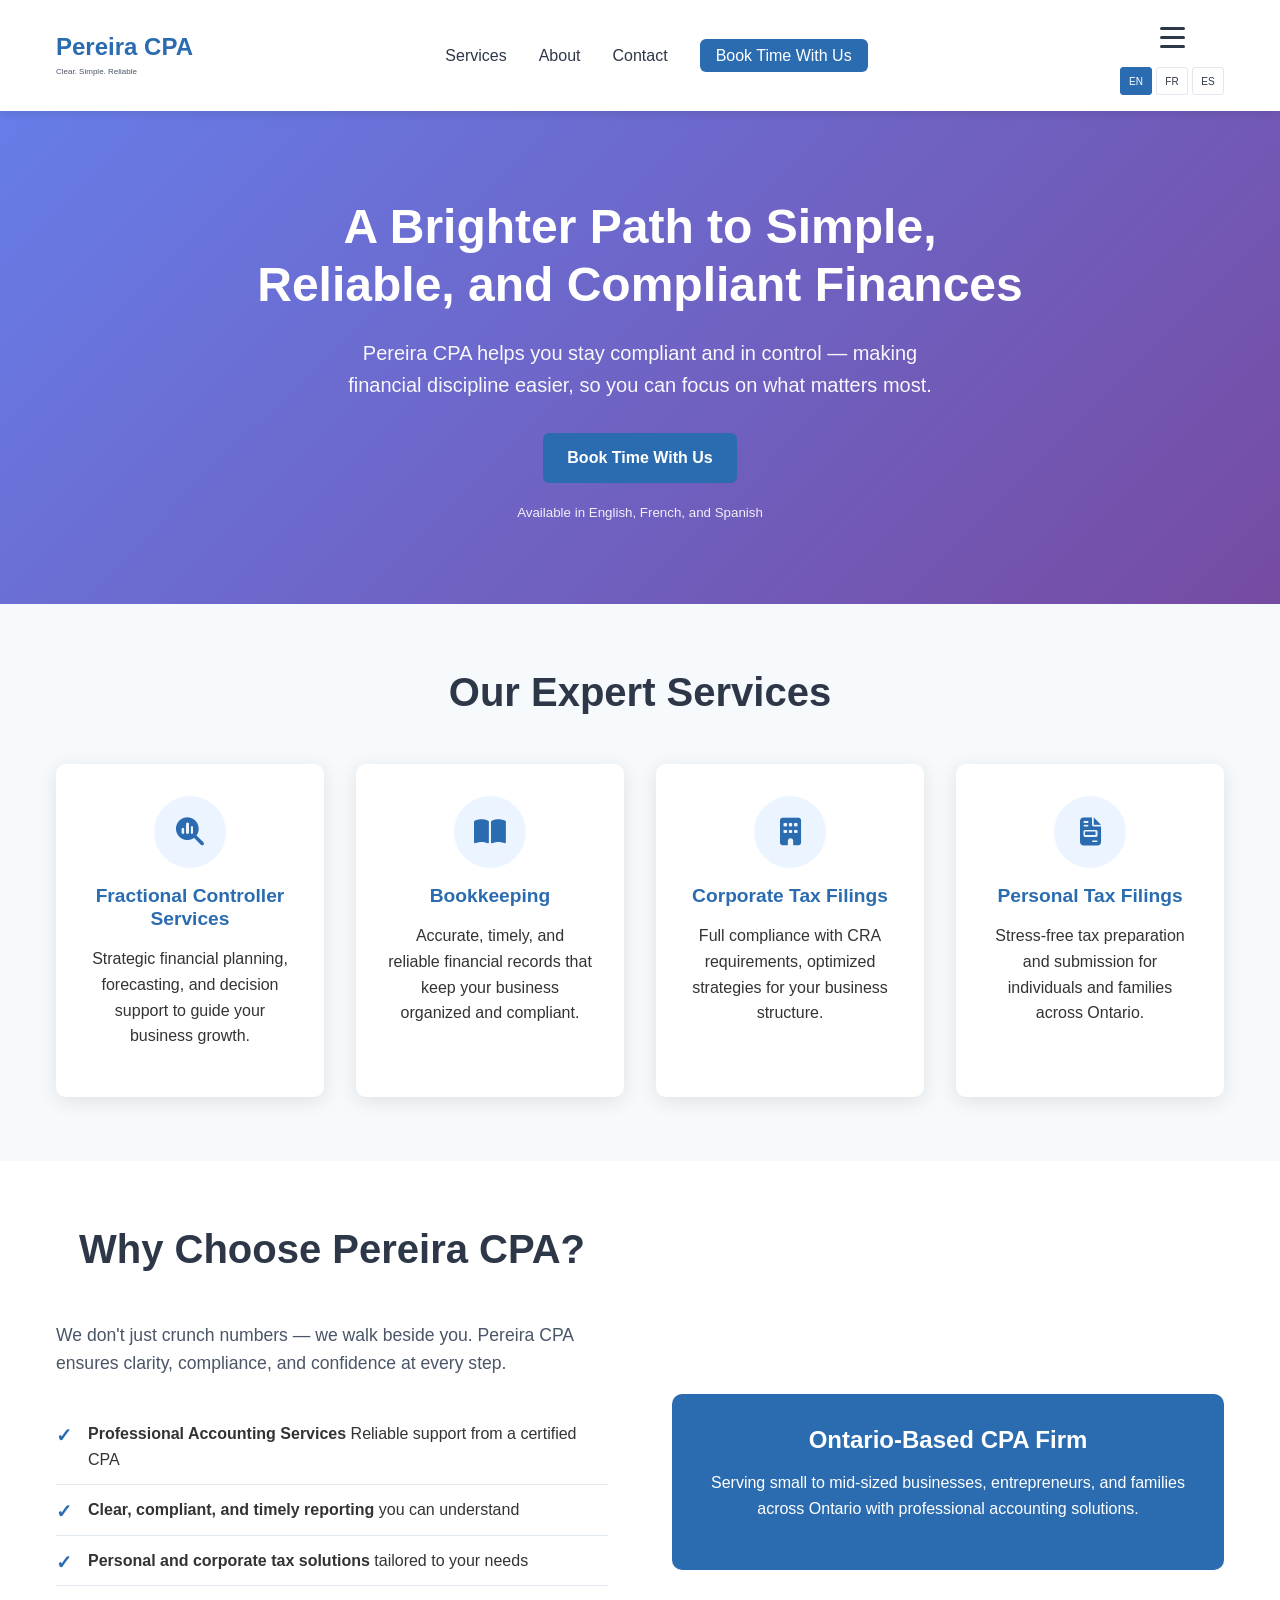
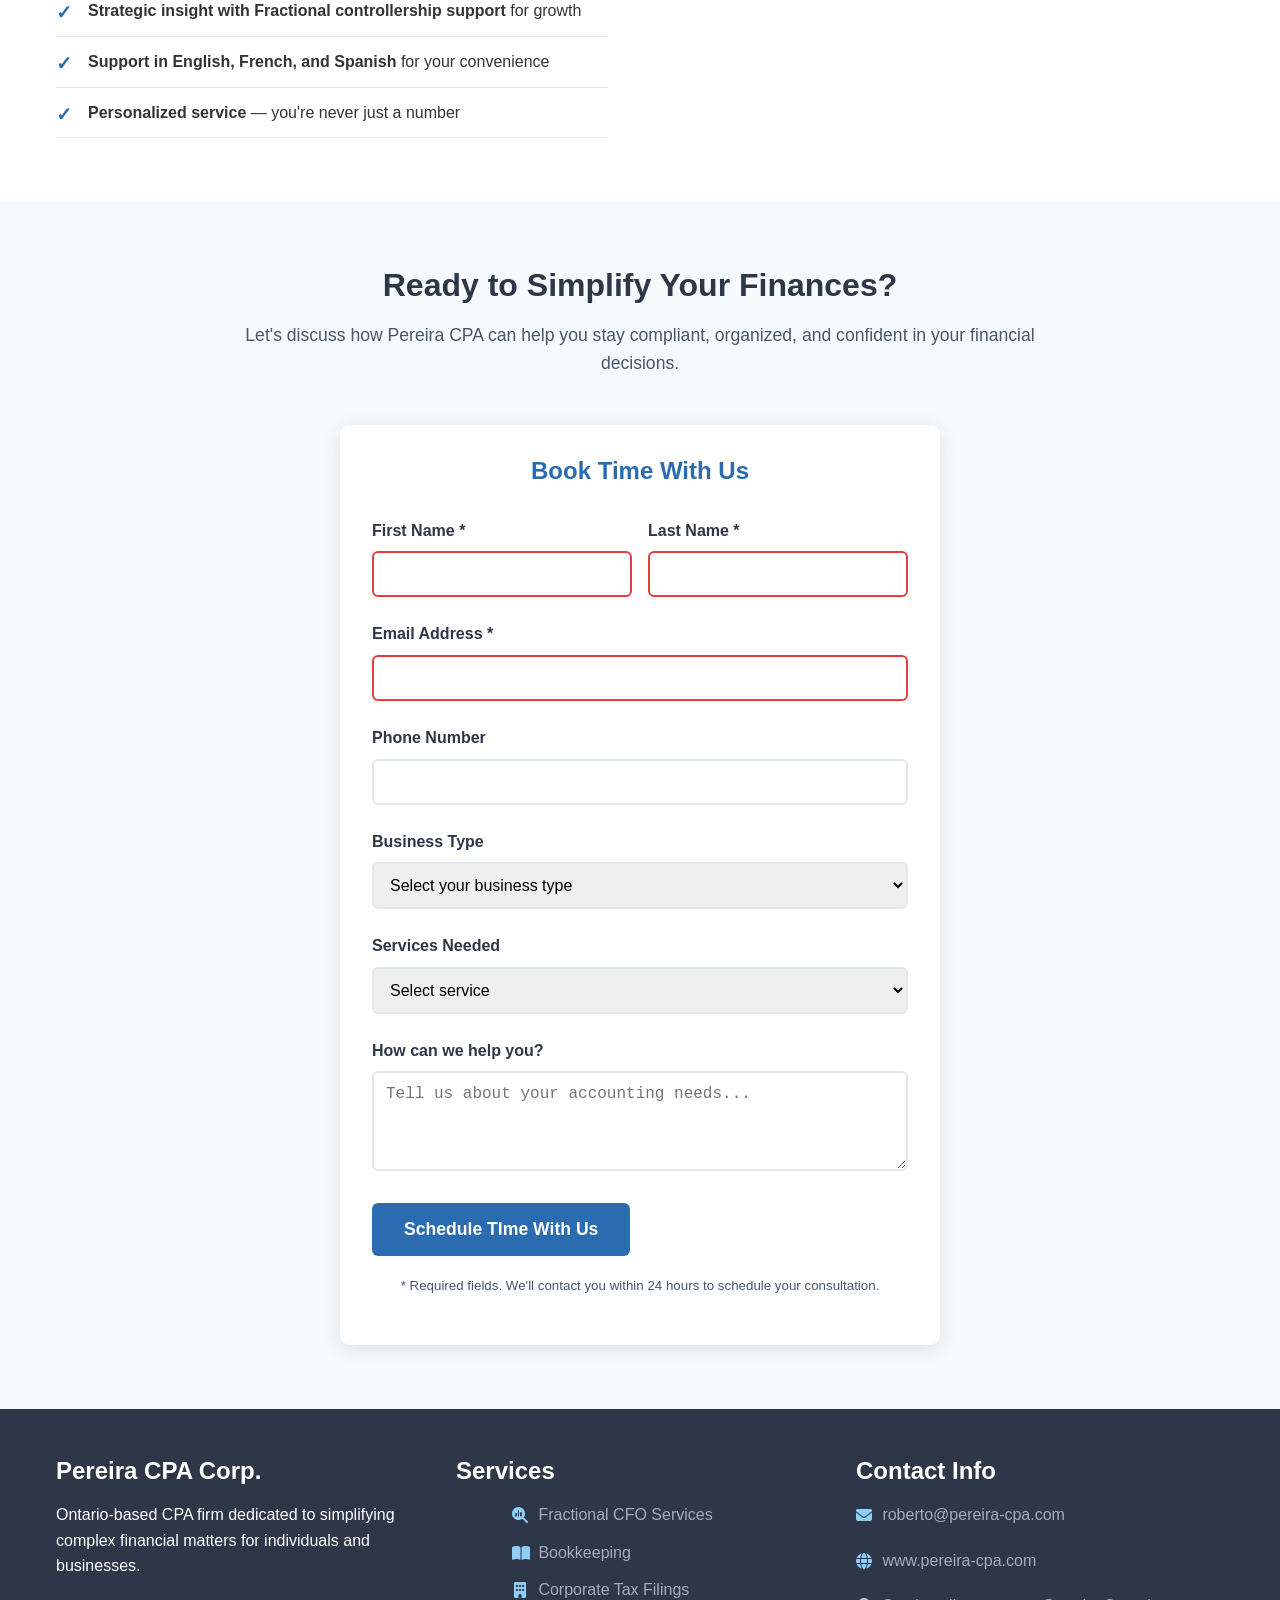
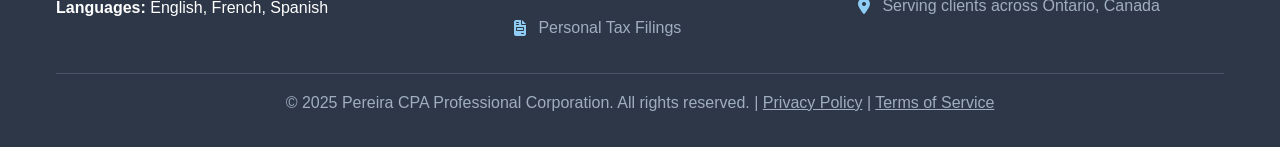
==== v2/index.html @ 164c4e3f "v2- shift Footer Services to the left, 3.5rem" ====
<!DOCTYPE html>
<html lang="en">
<head>
    <meta charset="utf-8">
    <meta name="viewport" content="width=device-width, initial-scale=1.0">
    <title>Pereira CPA - A Brighter Path to Simple, Reliable, and Compliant Finances</title>
    <meta name="description" content="Pereira CPA Corp. is an Ontario-based CPA firm dedicated to simplifying complex financial matters for individuals and businesses. Expert bookkeeping, tax filing, and fractional CFO services.">
    <link rel="stylesheet" href="https://cdnjs.cloudflare.com/ajax/libs/font-awesome/6.5.0/css/all.min.css">
    <link href="css/style.css" rel="stylesheet" type="text/css" />
    <link rel="icon" type="image/png" sizes="32x32" href="img/favicon.png">
</head>
<body>
    <!-- Skip to main content link for screen readers -->
    <a href="#main-content" class="skip-link">Skip to main content</a>
    
    <!-- Header -->
    <header class="header" role="banner">
        <nav class="nav" role="navigation" aria-label="Main navigation">
            <div class="nav-container">
                <div class="logo">
                    <span class="logo-text">Pereira CPA</span>
                    <span class="logo-subtext" data-translate="logo-subtext">Your Financial Partner</span>
                </div>
                <ul class="nav-menu" role="menubar">
                    <li role="none"><a href="#services" role="menuitem" data-translate="nav-services">Services</a></li>
                    <li role="none"><a href="#about" role="menuitem" data-translate="nav-about">About</a></li>
                    <li role="none"><a href="#contact" role="menuitem" data-translate="nav-contact">Contact</a></li>
                    <li role="none"><a href="#consultation" class="nav-cta" role="menuitem" data-translate="nav-consultation">Free Consultation</a></li>
                </ul>
                <div class="nav-right">
                    <button class="nav-toggle" aria-label="Toggle navigation menu" aria-expanded="false">
                        <span class="hamburger"></span>
                        <span class="hamburger"></span>
                        <span class="hamburger"></span>
                    </button>
                    <div class="language-switcher">
                        <button class="lang-btn active" data-lang="en" aria-label="Switch to English">EN</button>
                        <button class="lang-btn" data-lang="fr" aria-label="Passer au français">FR</button>
                        <button class="lang-btn" data-lang="es" aria-label="Cambiar a español">ES</button>
                    </div>
                </div>
            </div>
        </nav>
    </header>

    <!-- Main Content -->
    <main id="main-content" role="main">
        <!-- Hero Section -->
        <section class="hero" aria-labelledby="hero-heading">
            <div class="container">
                <div class="hero-content">
                    <h1 id="hero-heading" class="hero-title" data-translate="hero-title">A Brighter Path to Simple, Reliable, and Compliant Finances</h1>
                    <p class="hero-subtitle" data-translate="hero-subtitle">Pereira CPA helps you stay compliant and in control — making financial discipline easier, so you can focus on what matters most.</p>
                    <div class="hero-cta">
                        <a href="#consultation" class="btn btn-primary" role="button" data-translate="hero-cta">Book Time With Us</a>
                        <p class="hero-languages"><small data-translate="hero-languages">Available in English, French, and Spanish</small></p>
                    </div>
                </div>
            </div>
        </section>

        <!-- Services Section -->
        <section id="services" class="services" aria-labelledby="services-heading">
            <div class="container">
                <h2 id="services-heading" class="section-title" data-translate="services-title">Our Expert Services</h2>
                <div class="service-grid">
                    <article class="service-card">
                        <div class="service-icons" aria-hidden="true">
                          <i class="fa-solid fa-magnifying-glass-chart"></i>
                        </div>
                        <h3 data-translate="service-cfo-title">Fractional CFO Services</h3>
                        <p data-translate="service-cfo-desc">Strategic financial planning, forecasting, and decision support to guide your business growth.</p>
                    </article>
                    <article class="service-card">
                        <div class="service-icons" aria-hidden="true">
                          <i class="fa-solid fa-book-open"></i>
                        </div>
                        <h3 data-translate="service-bookkeeping-title">Bookkeeping</h3>
                        <p data-translate="service-bookkeeping-desc">Accurate, timely, and reliable financial records that keep your business organized and compliant.</p>
                    </article>
                    <article class="service-card">
                        <div class="service-icons" aria-hidden="true">
                          <i class="fa-solid fa-building"></i>
                        </div>
                        <h3 data-translate="service-corporate-title">Corporate Tax Filings</h3>
                        <p data-translate="service-corporate-desc">Full compliance with CRA requirements, optimized strategies for your business structure.</p>
                    </article>
                    <article class="service-card">
                        <div class="service-icons" aria-hidden="true">
                          <i class="fa-solid fa-file-invoice"></i>
                        </div>
                        <h3 data-translate="service-personal-title">Personal Tax Filings</h3>
                        <p data-translate="service-personal-desc">Stress-free tax preparation and submission for individuals and families across Ontario.</p>
                    </article>
                </div>
            </div>
        </section>

        <!-- Benefits Section -->
        <section id="about" class="benefits" aria-labelledby="benefits-heading">
            <div class="container">
                <div class="benefits-content">
                    <div class="benefits-text">
                        <h2 id="benefits-heading" class="section-title" data-translate="benefits-title">Why Choose Pereira CPA?</h2>
                        <p class="benefits-intro" data-translate="benefits-intro">We don't just crunch numbers — we walk beside you. Pereira CPA ensures clarity, compliance, and confidence at every step.</p>
                        <ul class="benefits-list">
                            <li data-translate="benefit-1">
                                <strong>Expert CPA services</strong> from licensed professionals
                            </li>
                            <li data-translate="benefit-2">
                                <strong>Clear, compliant, and timely reporting</strong> you can understand
                            </li>
                            <li data-translate="benefit-3">
                                <strong>Personal and corporate tax solutions</strong> tailored to your needs
                            </li>
                            <li data-translate="benefit-4">
                                <strong>Strategic insight with Fractional CFO support</strong> for growth
                            </li>
                            <li data-translate="benefit-5">
                                <strong>Support in English, French, and Spanish</strong> for your convenience
                            </li>
                            <li data-translate="benefit-6">
                                <strong>Personalized service</strong> — you're never just a number
                            </li>
                        </ul>
                    </div>
                    <div class="benefits-visual">
                        <div class="benefits-card">
                            <h3>Ontario-Based CPA Firm</h3>
                            <p>Serving small to mid-sized businesses, entrepreneurs, and families across Ontario with professional accounting solutions.</p>
                        </div>
                    </div>
                </div>
            </div>
        </section>

        <!-- CTA Section -->
        <section id="consultation" class="cta-section" aria-labelledby="cta-heading">
            <div class="container">
                <div class="cta-content">
                    <h2 id="cta-heading" class="cta-title" data-translate="cta-title">Ready to Simplify Your Finances?</h2>
                    <p class="cta-description" data-translate="cta-description">Let's discuss how Pereira CPA can help you stay compliant, organized, and confident in your financial decisions.</p>
                    <form class="consultation-form" action="#" method="post" aria-labelledby="form-heading">
                        <h3 id="form-heading" class="form-title" data-translate="form-title">Book Time With Us</h3>
                        <div class="form-row">
                            <div class="form-group">
                                <label for="first-name" data-translate="form-first-name">First Name *</label>
                                <input type="text" id="first-name" name="firstName" required aria-required="true">
                            </div>
                            <div class="form-group">
                                <label for="last-name" data-translate="form-last-name">Last Name *</label>
                                <input type="text" id="last-name" name="lastName" required aria-required="true">
                            </div>
                        </div>
                        <div class="form-group">
                            <label for="email" data-translate="form-email">Email Address *</label>
                            <input type="email" id="email" name="email" required aria-required="true">
                        </div>
                        <div class="form-group">
                            <label for="phone" data-translate="form-phone">Phone Number</label>
                            <input type="tel" id="phone" name="phone">
                        </div>
                        <div class="form-group">
                            <label for="business-type" data-translate="form-business-type">Business Type</label>
                            <select id="business-type" name="businessType">
                                <option value="" data-translate="form-select-business">Select your business type</option>
                                <option value="small-business" data-translate="form-small-business">Small Business</option>
                                <option value="entrepreneur" data-translate="form-entrepreneur">Entrepreneur/Self-Employed</option>
                                <option value="individual" data-translate="form-individual">Individual/Family</option>
                                <option value="organization" data-translate="form-organization">Organization</option>
                            </select>
                        </div>
                        <div class="form-group">
                            <label for="services-needed" data-translate="form-services-needed">Services Needed</label>
                            <select id="services-needed" name="servicesNeeded">
                                <option value="" data-translate="form-select-service">Select service</option>
                                <option value="bookkeeping" data-translate="form-service-bookkeeping">Bookkeeping</option>
                                <option value="personal-tax" data-translate="form-service-personal">Personal Tax Filing</option>
                                <option value="corporate-tax" data-translate="form-service-corporate">Corporate Tax Filing</option>
                                <option value="fractional-cfo" data-translate="form-service-cfo">Fractional CFO Services</option>
                                <option value="multiple" data-translate="form-service-multiple">Multiple Services</option>
                            </select>
                        </div>
                        <div class="form-group">
                            <label for="message" data-translate="form-message">How can we help you?</label>
                            <textarea id="message" name="message" rows="4" data-translate-placeholder="form-message-placeholder"></textarea>
                        </div>
                        <button type="submit" class="btn btn-primary btn-large" data-translate="form-submit">Schedule Free Consultation</button>
                        <p class="form-note"><small data-translate="form-note">* Required fields. We'll contact you within 24 hours to schedule your consultation.</small></p>
                    </form>
                </div>
            </div>
        </section>
    </main>

    <!-- Footer -->
    <footer id="contact" class="footer" role="contentinfo">
        <div class="container">
            <div class="footer-content">
                <div class="footer-section">
                    <h3>Pereira CPA Corp.</h3>
                    <p>Ontario-based CPA firm dedicated to simplifying complex financial matters for individuals and businesses.</p>
                    <p><strong>Languages:</strong> English, French, Spanish</p>
                </div>
                <div class="footer-section">
                    <h3>Services</h3>
                    <ul class="contact-list" style="margin-left: 3.5rem;">
                        <li>
                            <i class="fa-solid fa-magnifying-glass-chart" aria-hidden="true"></i>
                            <a href="#services">Fractional CFO Services</a>
                        </li>
                        <li>
                            <i class="fa-solid fa-book-open" aria-hidden="true"></i>
                            <a href="#services">Bookkeeping</a>
                        </li>
                        <li>
                            <i class="fa-solid fa-building" aria-hidden="true"></i>
                            <a href="#services">Corporate Tax Filings</a>
                        </li>
                        <li>
                            <i class="fa-solid fa-file-invoice" aria-hidden="true"></i>
                            <a href="#services">Personal Tax Filings</a>
                        </li>
                    </ul>
                </div>
                <div class="footer-section">
                    <h3>Contact Info</h3>
                    <ul class="contact-list">
                        <li>
                            <i class="fa-solid fa-envelope" aria-hidden="true"></i>
                            <a href="mailto:roberto@pereira-cpa.com">roberto@pereira-cpa.com</a>
                        </li>
                        <li>
                            <i class="fa-solid fa-globe" aria-hidden="true"></i>
                            <a href="http://www.pereira-cpa.com">www.pereira-cpa.com</a>
                        </li>
                        <li>
                            <i class="fa-solid fa-location-dot" aria-hidden="true"></i>
                            <span>Serving clients across Ontario, Canada</span>
                        </li>
                    </ul>
                </div>
            </div>
            <div class="footer-bottom">
                <p>&copy; 2025 Pereira CPA Professional Corporation. All rights reserved. | <a href="#privacy" style="color: #a0aec0;">Privacy Policy</a> | <a href="#terms" style="color: #a0aec0;">Terms of Service</a></p>
            </div>
        </div>
    </footer>
    <script src="translations.js"></script>
    <script src="script.js"></script>
</body>
</html>
---- v2/css/style.css ----
/* Reset and Base Styles */
* {
    margin: 0;
    padding: 0;
    box-sizing: border-box;
}

html {
    height: 100%;
    width: 100%;
    scroll-behavior: smooth;
}

body {
    font-family: -apple-system, BlinkMacSystemFont, 'Segoe UI', Roboto, Oxygen, Ubuntu, Cantarell, sans-serif;
    line-height: 1.6;
    color: #333;
    background-color: #ffffff;
}

/* Skip Link for Screen Readers */
.skip-link {
    position: absolute;
    top: -40px;
    left: 6px;
    background: #000;
    color: #fff;
    padding: 8px;
    text-decoration: none;
    border-radius: 4px;
    z-index: 1000;
}

.skip-link:focus {
    top: 6px;
}

/* Typography */
h1, h2, h3, h4, h5, h6 {
    font-weight: 600;
    line-height: 1.2;
    margin-bottom: 1rem;
}

h1 {
    font-size: 2.5rem;
    color: #1a365d;
}

h2 {
    font-size: 2rem;
    color: #2d3748;
}

h3 {
    font-size: 1.5rem;
    color: #2d3748;
}

p {
    margin-bottom: 1rem;
}

/* Container */
.container {
    max-width: 1200px;
    margin: 0 auto;
    padding: 0 1rem;
}

/* Header */
.header {
    background: #ffffff;
    box-shadow: 0 2px 10px rgba(0, 0, 0, 0.1);
    position: fixed;
    top: 0;
    width: 100%;
    z-index: 1000;
}

.nav-container {
    display: flex;
    justify-content: space-between;
    align-items: center;
    padding: 1rem;
    max-width: 1200px;
    margin: 0 auto;
    gap: 1rem;
}

.nav-right {
    display: flex;
    flex-direction: column;
    align-items: center;
    gap: 0.5rem;
}

.language-switcher {
    display: flex;
    gap: 0.25rem;
    align-items: center;
}

.lang-btn {
    background: transparent;
    border: 1px solid #e2e8f0;
    color: #2d3748;
    padding: 0.25rem 0.5rem;
    border-radius: 3px;
    cursor: pointer;
    font-weight: 500;
    font-size: 0.625rem;
    transition: all 0.3s ease;
    min-height: 28px;
    min-width: 32px;
}

.lang-btn:hover,
.lang-btn:focus {
    border-color: #2b6cb0;
    color: #2b6cb0;
    outline: 2px solid #2b6cb0;
    outline-offset: 2px;
}

.lang-btn.active {
    background: #2b6cb0;
    border-color: #2b6cb0;
    color: white;
}

.logo {
    display: flex !important;
    flex-direction: column !important;
    align-items: flex-start !important;
    gap: 0.25rem;
}

.logo-text {
    font-size: 1.5rem;
    font-weight: 700;
    color: #2b6cb0;
    line-height: 1.2;
    display: block !important;
    width: 100%;
}

.logo-subtext {
    font-size: 0.5rem;
    font-weight: 400;
    color: #4a5568;
    display: block !important;
    width: 100%;
}

.nav-menu {
    display: flex;
    list-style: none;
    gap: 2rem;
    align-items: center;
}

.nav-menu a {
    text-decoration: none;
    color: #2d3748;
    font-weight: 500;
    transition: color 0.3s ease;
}

.nav-menu a:hover,
.nav-menu a:focus {
    color: #2b6cb0;
    outline: 2px solid #2b6cb0;
    outline-offset: 2px;
}

.nav-cta {
    background: #2b6cb0;
    color: white !important;
    padding: 0.5rem 1rem;
    border-radius: 6px;
    transition: background-color 0.3s ease;
}

.nav-cta:hover,
.nav-cta:focus {
    background: #2c5282 !important;
    color: white !important;
}

.nav-toggle {
    display: flex;
    flex-direction: column;
    background: none;
    border: none;
    cursor: pointer;
    padding: 0.5rem;
}

.hamburger {
    width: 25px;
    height: 3px;
    background: #2d3748;
    margin: 3px 0;
    transition: 0.3s;
    border-radius: 2px;
}

/* Buttons */
.btn {
    display: inline-block;
    padding: 0.75rem 1.5rem;
    font-size: 1rem;
    font-weight: 600;
    text-decoration: none;
    border-radius: 6px;
    border: none;
    cursor: pointer;
    transition: all 0.3s ease;
    text-align: center;
    min-height: 44px;
    min-width: 44px;
}

.btn-primary {
    background: #2b6cb0;
    color: white;
}

.btn-primary:hover,
.btn-primary:focus {
    background: #2c5282;
    outline: 2px solid #4299e1;
    outline-offset: 2px;
}

.btn-large {
    padding: 1rem 2rem;
    font-size: 1.1rem;
}

/* Hero Section */
.hero {
    background: linear-gradient(135deg, #667eea 0%, #764ba2 100%);
    color: white;
    padding: 8rem 0 4rem;
    margin-top: 70px;
    text-align: center;
}

.hero-title {
    color: white;
    font-size: 3rem;
    margin-bottom: 1.5rem;
    max-width: 800px;
    margin-left: auto;
    margin-right: auto;
}

.hero-subtitle {
    font-size: 1.25rem;
    margin-bottom: 2rem;
    max-width: 600px;
    margin-left: auto;
    margin-right: auto;
    opacity: 0.95;
}

.hero-cta {
    margin-top: 2rem;
}

.hero-languages {
    margin-top: 1rem;
    opacity: 0.9;
}

/* Services Section */
.services {
    padding: 4rem 0;
    background: #f7fafc;
}

.section-title {
    text-align: center;
    margin-bottom: 3rem;
    font-size: 2.5rem;
}

.services-grid {
    display: grid;
    grid-template-columns: repeat(auto-fit, minmax(280px, 1fr));
    gap: 2rem;
    margin-top: 3rem;
}

.service-card {
    background: white;
    padding: 2rem;
    border-radius: 10px;
    box-shadow: 0 4px 20px rgba(0, 0, 0, 0.1);
    text-align: center;
    transition: transform 0.3s ease, box-shadow 0.3s ease;
}

.service-card h3 {
    font-size: 1.2rem;
}

.service-card:hover,
.service-card:focus-within {
    transform: translateY(-5px);
    box-shadow: 0 8px 30px rgba(0, 0, 0, 0.15);
}

.service-grid {
    display: grid;
    grid-template-columns: repeat(4, 1fr);
    gap: 2rem;
    margin-top: 3rem;
}

.service-icon {
    font-size: 3rem;
    margin-bottom: 1rem;
}

.service-icons {
    width: 72px;
    height: 72px;
    border-radius: 50%;
    background: #ebf4ff;
    display: flex;
    align-items: center;
    justify-content: center;
    margin: 0 auto 1rem;
    font-size: 1.75rem;
    color: #2b6cb0;
}

.service-card h3 {
    color: #2b6cb0;
    margin-bottom: 1rem;
}

/* Benefits Section */
.benefits {
    padding: 4rem 0;
}

.benefits-content {
    display: grid;
    grid-template-columns: 1fr 1fr;
    gap: 4rem;
    align-items: center;
}

.benefits-intro {
    font-size: 1.1rem;
    color: #4a5568;
    margin-bottom: 2rem;
}

.benefits-list {
    list-style: none;
}

.benefits-list li {
    padding: 0.75rem 0;
    border-bottom: 1px solid #e2e8f0;
    position: relative;
    padding-left: 2rem;
}

.benefits-list li::before {
    content: "✓";
    position: absolute;
    left: 0;
    color: #2b6cb0;
    font-weight: bold;
    font-size: 1.2rem;
}

.benefits-card {
    background: #2b6cb0;
    color: white;
    padding: 2rem;
    border-radius: 10px;
    text-align: center;
}

.benefits-card h3 {
    color: white;
    margin-bottom: 1rem;
}

/* CTA Section */
.cta-section {
    background: #f7fafc;
    padding: 4rem 0;
}

.cta-content {
    text-align: center;
    max-width: 800px;
    margin: 0 auto;
}

.cta-title {
    margin-bottom: 1rem;
}

.cta-description {
    font-size: 1.1rem;
    color: #4a5568;
    margin-bottom: 3rem;
}

/* Form Styles */
.consultation-form {
    background: white;
    padding: 2rem;
    border-radius: 10px;
    box-shadow: 0 4px 20px rgba(0, 0, 0, 0.1);
    text-align: left;
    max-width: 600px;
    margin: 0 auto;
}

.form-title {
    text-align: center;
    margin-bottom: 2rem;
    color: #2b6cb0;
}

.form-row {
    display: grid;
    grid-template-columns: 1fr 1fr;
    gap: 1rem;
}

.form-group {
    margin-bottom: 1.5rem;
}

.form-group label {
    display: block;
    margin-bottom: 0.5rem;
    font-weight: 600;
    color: #2d3748;
}

.form-group input,
.form-group select,
.form-group textarea {
    width: 100%;
    padding: 0.75rem;
    border: 2px solid #e2e8f0;
    border-radius: 6px;
    font-size: 1rem;
    transition: border-color 0.3s ease;
    min-height: 44px;
}

.form-group input:focus,
.form-group select:focus,
.form-group textarea:focus {
    outline: none;
    border-color: #2b6cb0;
    box-shadow: 0 0 0 3px rgba(43, 108, 176, 0.1);
}

.form-group input:required:invalid {
    border-color: #e53e3e;
}

.form-note {
    text-align: center;
    margin-top: 1rem;
    color: #4a5568;
}

/* Contact List block */
.contact-list {
    list-style: none;
    padding: 0;
    margin: 0;
    display: flex;
    flex-direction: column;
    gap: 0.75rem;
}

.contact-list li {
    display: flex;
    align-items: center;
    gap: 0.65rem;
}

.contact-list i {
    width: 16px;
    text-align: center;
    color: #90cdf4; /* blue accent #63b3ed*/
    flex-shrink: 0;
}

.contact-list a,
.contact-list span {
    color: #a0aec0; 
    text-decoration: none;
}

.contact-list a:hover {
    color: #ffffff;
}

.footer-section:nth-child(2) .contact-list i {
    color: #90cdf4;
}

.footer-section:nth-child(2) .contact-list li {
    margin-bottom: 0;
}

/* Footer */
.footer {
    background: #2d3748;
    color: white;
    padding: 3rem 0 1rem;
}

.footer-content {
    display: grid;
    grid-template-columns: repeat(auto-fit, minmax(250px, 1fr));
    gap: 2rem;
    margin-bottom: 2rem;
}

.footer-section h3 {
    color: white;
    margin-bottom: 1rem;
}

.footer-section ul {
    list-style: none;
}

.footer-section ul li {
    margin-bottom: 0.5rem;
}

.footer-section a {
    color: #a0aec0;
    text-decoration: none;
    transition: color 0.3s ease;
}

.footer-section a:hover,
.footer-section a:focus {
    color: white;
    outline: 2px solid white;
    outline-offset: 2px;
}

.footer-bottom {
    border-top: 1px solid #4a5568;
    padding-top: 1rem;
    text-align: center;
    color: #a0aec0;
}

/* Responsive Design */
@media (max-width: 1028px) {
    .service-grid {
        grid-template-columns: repeat(2, 1fr);
    }
    .service-card h3 {
        font-size: 1.4rem;
    }
}

@media (max-width: 768px) {
    .nav-container {
        flex-wrap: wrap;
    }

    .nav-menu {
        display: none;
        position: absolute;
        top: 100%;
        left: 0;
        width: 100%;
        background: white;
        flex-direction: column;
        padding: 1rem;
        box-shadow: 0 2px 10px rgba(0, 0, 0, 0.1);
        gap: 1rem;
        order: 3;
    }

    .nav-menu.active {
        display: flex;
    }

    .nav-toggle {
        display: flex;
    }

    .language-switcher {
        order: 2;
        gap: 0.25rem;
    }

    .lang-btn {
        padding: 0.375rem 0.5rem;
        font-size: 0.75rem;
        min-width: 36px;
        min-height: 36px;
    }

    .hero {
        padding: 6rem 0 3rem;
    }

    .hero-title {
        font-size: 2rem;
    }

    .hero-subtitle {
        font-size: 1.1rem;
    }

    .section-title {
        font-size: 2rem;
    }

    .benefits-content {
        grid-template-columns: 1fr;
        gap: 2rem;
    }

    .form-row {
        grid-template-columns: 1fr;
    }

    .services-grid {
        grid-template-columns: 1fr;
    }

    .service-grid {
        grid-template-columns: 1fr;
    }
}

@media (max-width: 480px) {
    .container {
        padding: 0 0.5rem;
    }

    .hero-title {
        font-size: 1.75rem;
    }

    .consultation-form {
        padding: 1.5rem;
    }

    .services {
        padding: 3rem 0;
    }

    .benefits {
        padding: 3rem 0;
    }

    .cta-section {
        padding: 3rem 0;
    }
    .service-grid {
        grid-template-columns: 1fr;
    }
}

/* High Contrast Mode Support */
@media (prefers-contrast: high) {
    .btn-primary {
        border: 2px solid #000;
    }
    
    .service-card {
        border: 1px solid #000;
    }
    
    .form-group input,
    .form-group select,
    .form-group textarea {
        border: 2px solid #000;
    }
}

/* Reduced Motion Support */
@media (prefers-reduced-motion: reduce) {
    * {
        animation-duration: 0.01ms !important;
        animation-iteration-count: 1 !important;
        transition-duration: 0.01ms !important;
        scroll-behavior: auto !important;
    }
}

/* Focus Visible Support */
.btn:focus-visible,
.nav-menu a:focus-visible,
input:focus-visible,
select:focus-visible,
textarea:focus-visible {
    outline: 2px solid #2b6cb0;
    outline-offset: 2px;
}
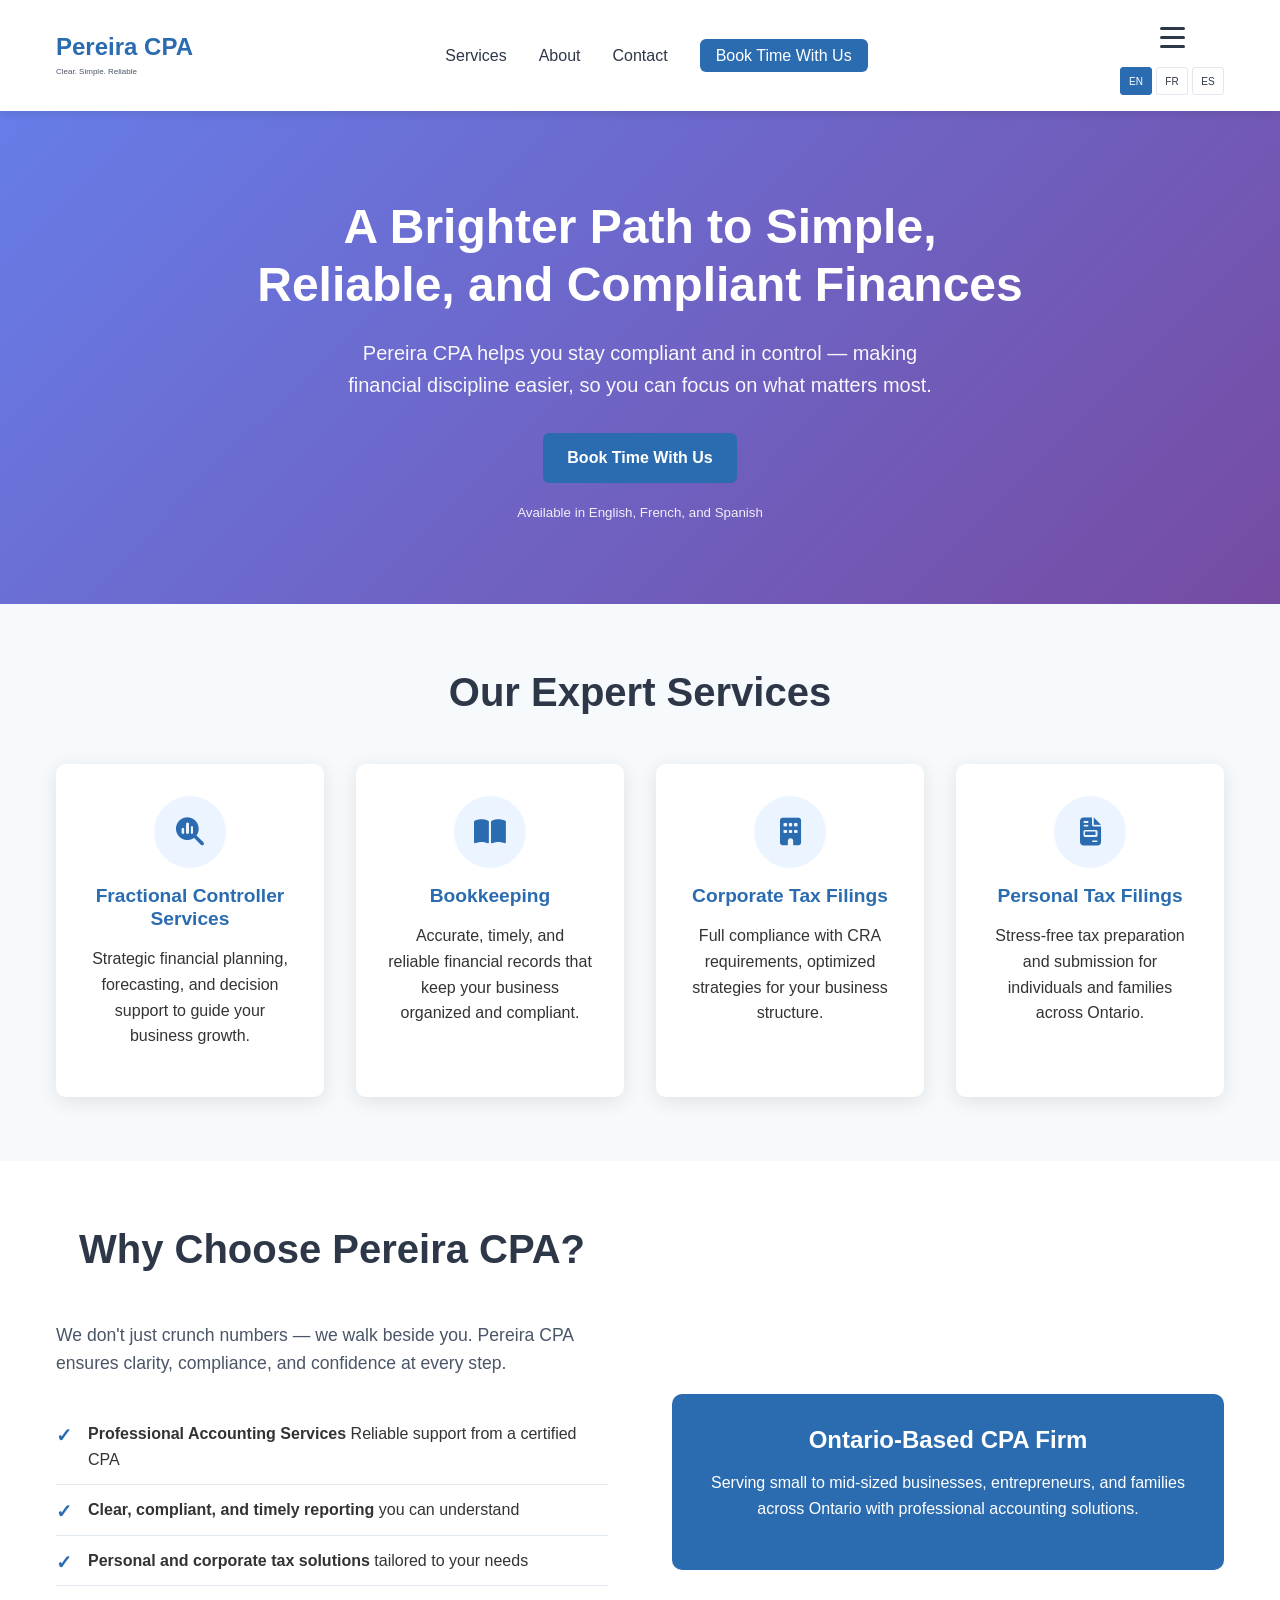
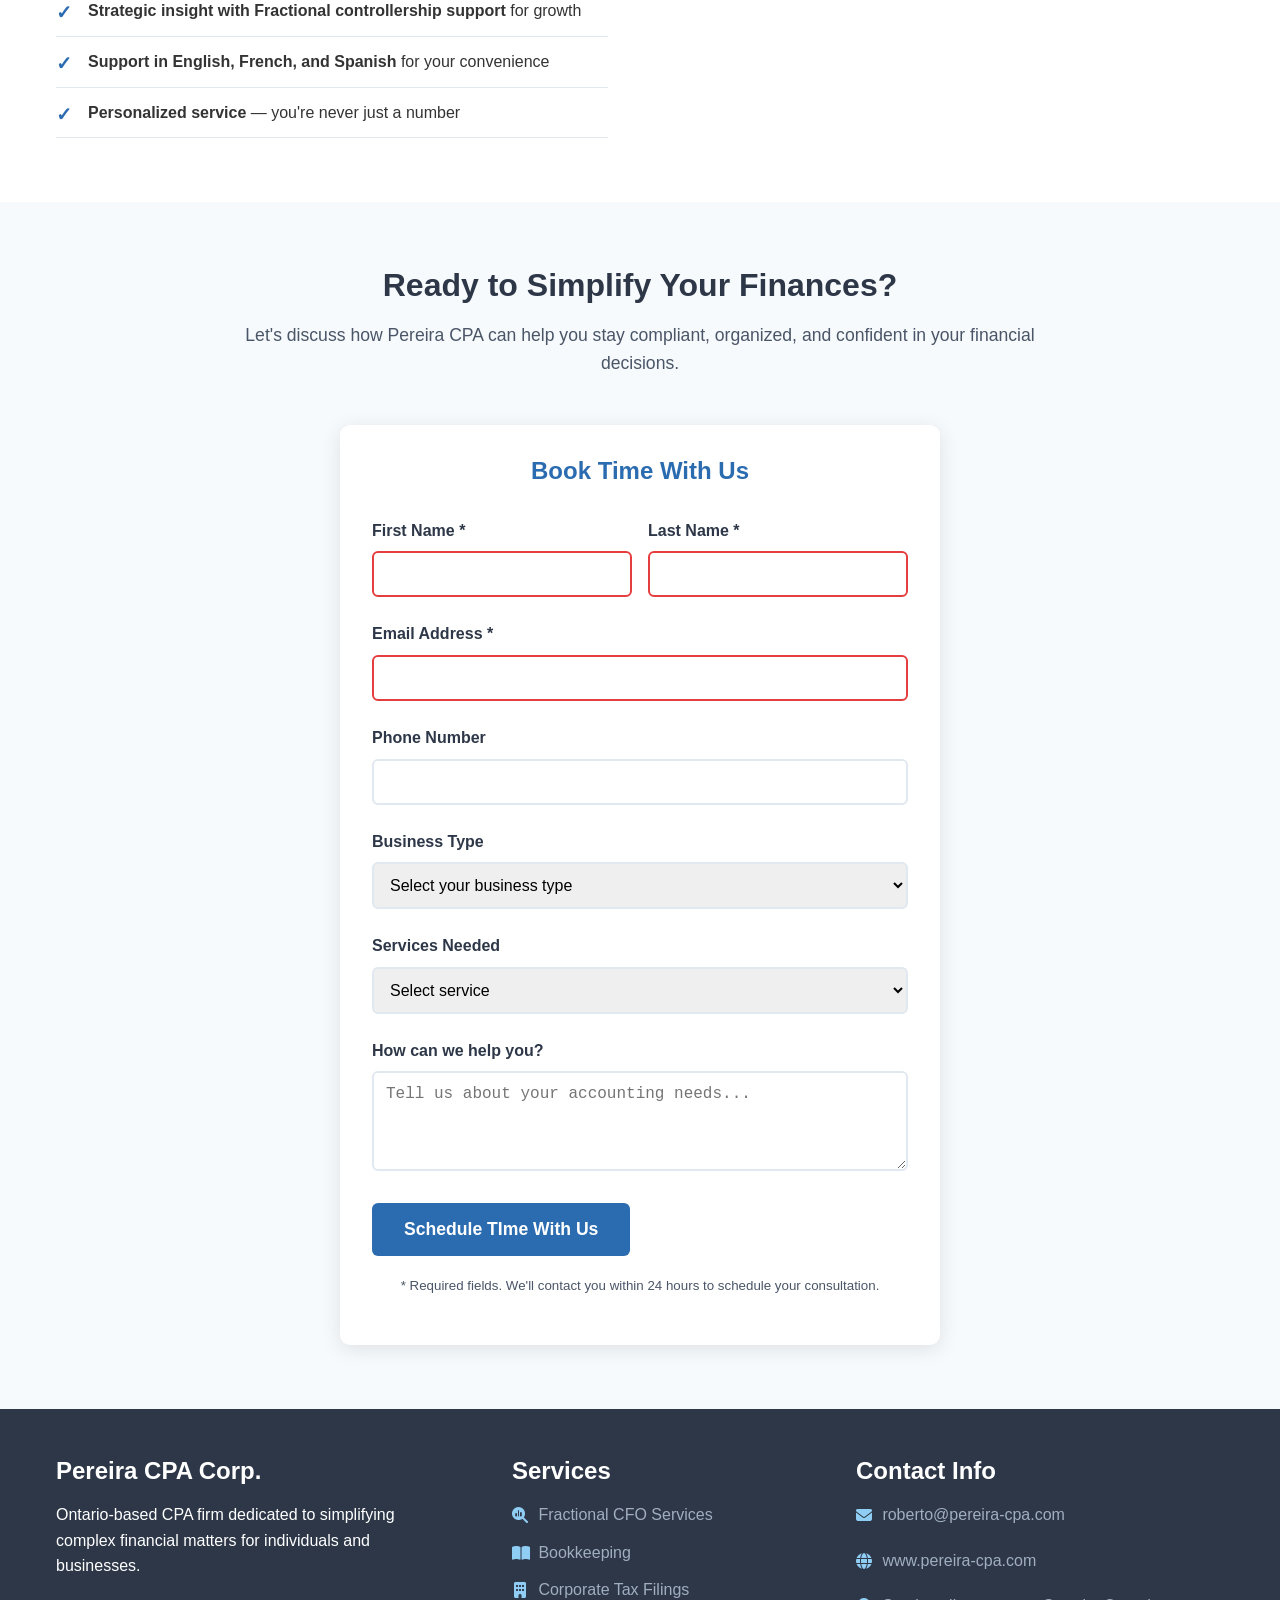
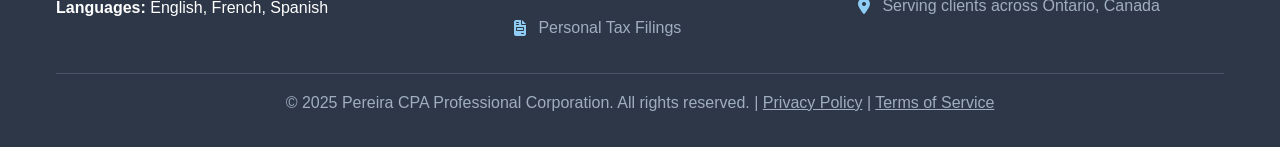
==== commit 9aaf810e: "v2 style fix" ====
--- a/v2/index.html
+++ b/v2/index.html
@@ -203,9 +203,9 @@
                     <p>Ontario-based CPA firm dedicated to simplifying complex financial matters for individuals and businesses.</p>
                     <p><strong>Languages:</strong> English, French, Spanish</p>
                 </div>
-                <div class="footer-section">
+                <div class="footer-section" style="margin-left: 3.5rem;">
                     <h3>Services</h3>
-                    <ul class="contact-list" style="margin-left: 3.5rem;">
+                    <ul class="contact-list">
                         <li>
                             <i class="fa-solid fa-magnifying-glass-chart" aria-hidden="true"></i>
                             <a href="#services">Fractional CFO Services</a>
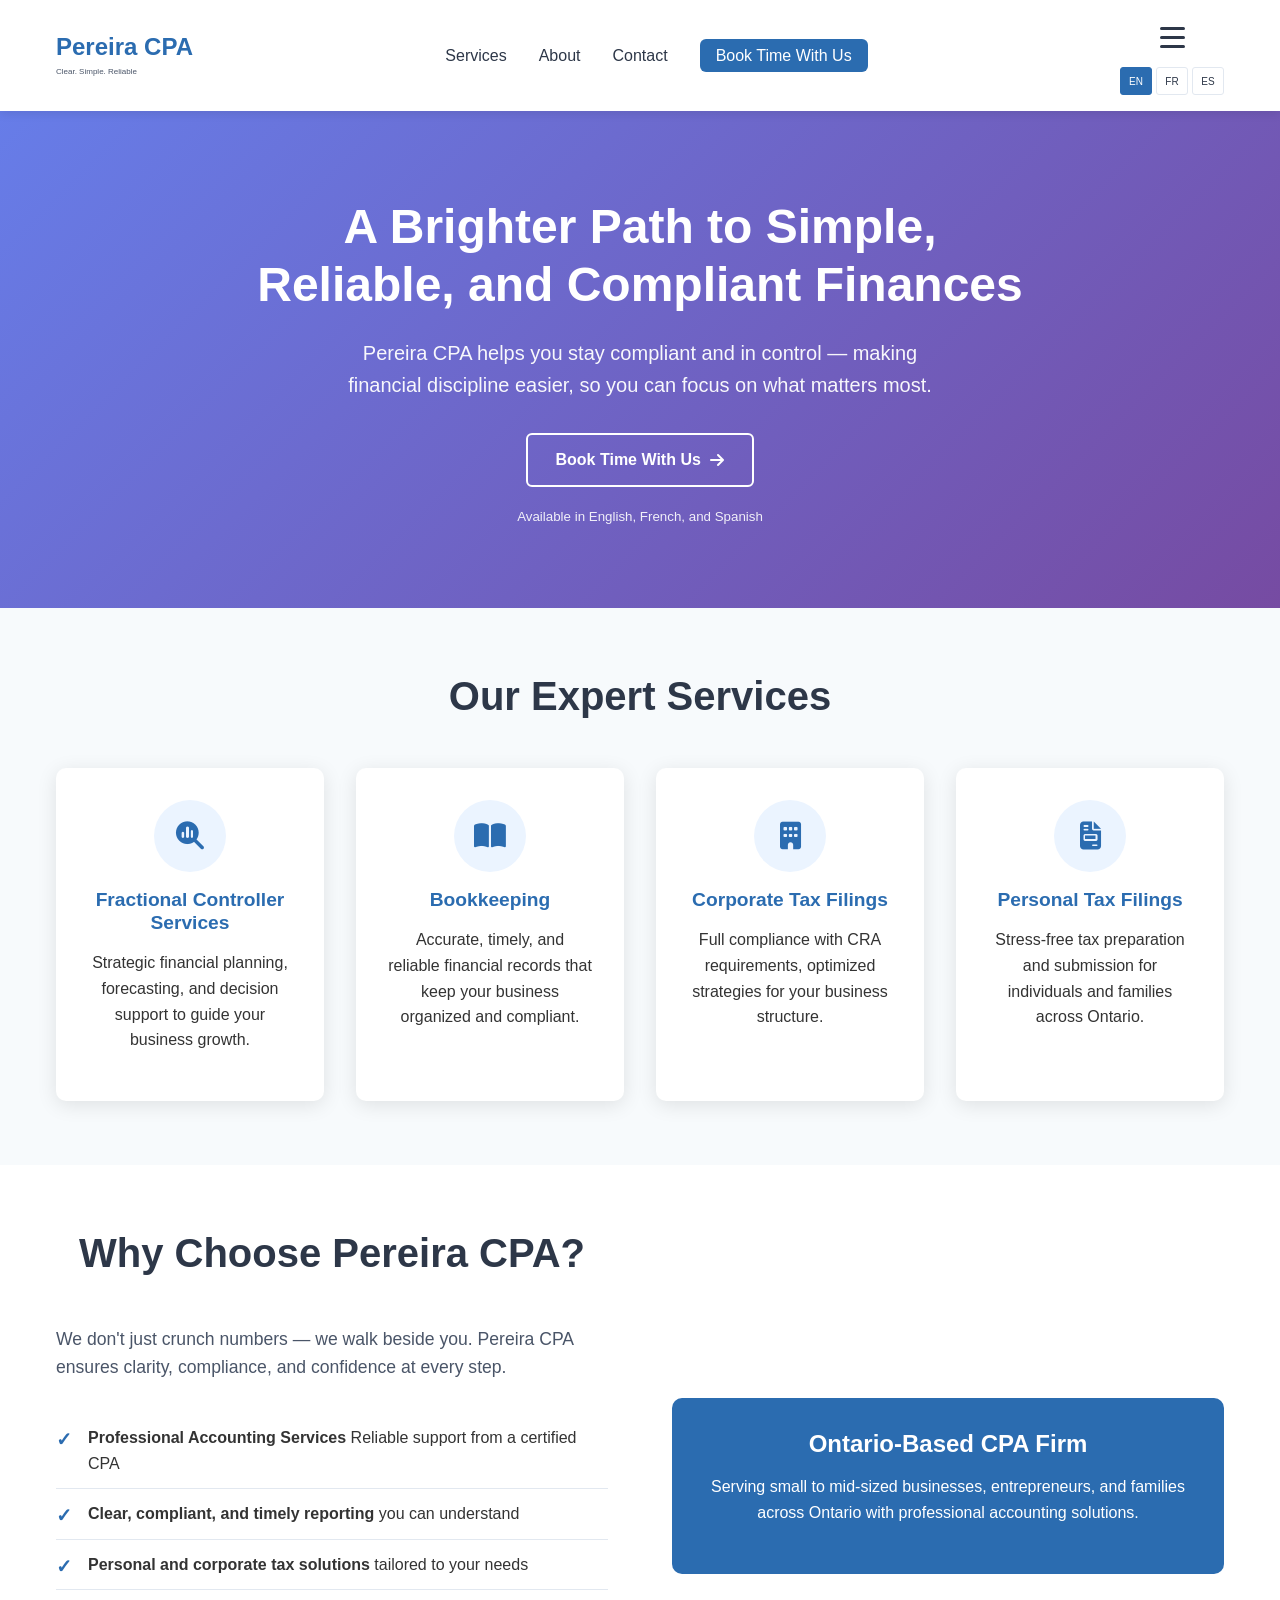
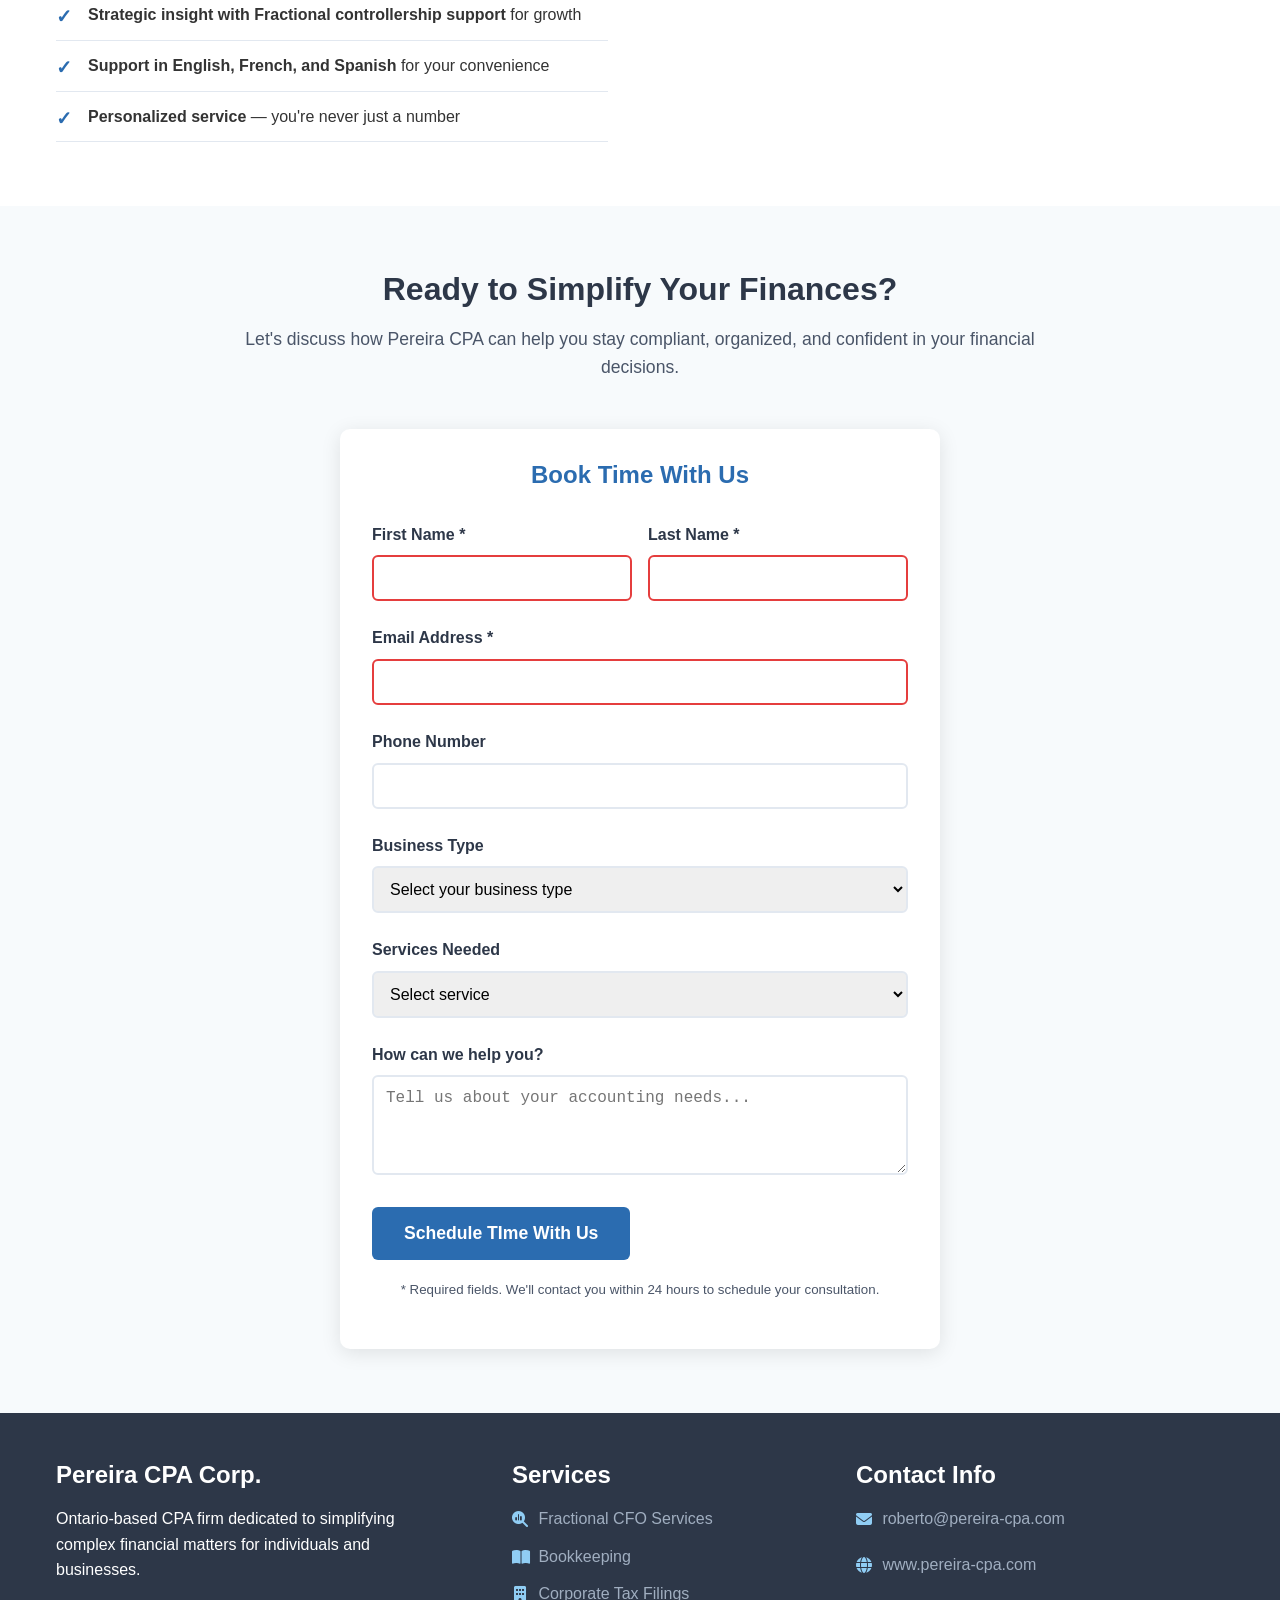
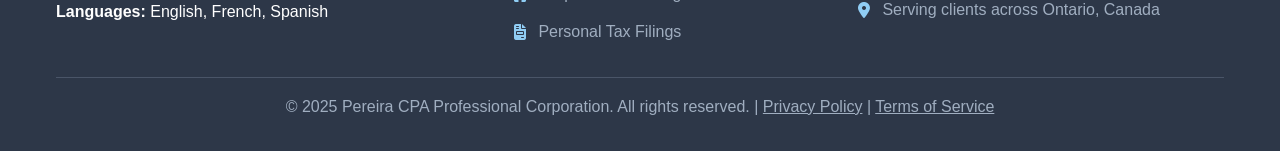
==== commit 16580020: "new button option 2" ====
--- a/v2/index.html
+++ b/v2/index.html
@@ -48,16 +48,20 @@
     <main id="main-content" role="main">
         <!-- Hero Section -->
         <section class="hero" aria-labelledby="hero-heading">
-            <div class="container">
-                <div class="hero-content">
-                    <h1 id="hero-heading" class="hero-title" data-translate="hero-title">A Brighter Path to Simple, Reliable, and Compliant Finances</h1>
-                    <p class="hero-subtitle" data-translate="hero-subtitle">Pereira CPA helps you stay compliant and in control — making financial discipline easier, so you can focus on what matters most.</p>
-                    <div class="hero-cta">
-                        <a href="#consultation" class="btn btn-primary" role="button" data-translate="hero-cta">Book Time With Us</a>
-                        <p class="hero-languages"><small data-translate="hero-languages">Available in English, French, and Spanish</small></p>
-                    </div>
-                </div>
-            </div>
+        <div class="container">
+          <div class="hero-content">
+            <h1 id="hero-heading" class="hero-title" data-translate="hero-title">A Brighter Path to Simple, Reliable, and Compliant Finances</h1>
+            <p class="hero-subtitle" data-translate="hero-subtitle">Pereira CPA helps you stay compliant and in control — making financial discipline easier, so you can focus on what matters most.</p>
+            <div class="hero-cta">
+              <a href="#consultation" style="display:inline-flex;align-items:center;gap:0.6rem;background:transparent;color:white;padding:0.75rem 1.75rem;border-radius:6px;font-weight:700;font-size:1rem;text-decoration:none;border:2px solid white;">
+                Book Time With Us
+                <i class="fa-solid fa-arrow-right"></i>
+              </a>
+              <!-- <a href="#consultation" class="btn btn-primary" role="button" data-translate="hero-cta">Book Time With Us</a> -->
+              <p class="hero-languages"><small data-translate="hero-languages">Available in English, French, and Spanish</small></p>
+            </div>
+          </div>
+        </div>
         </section>
 
         <!-- Services Section -->
@@ -203,7 +207,7 @@
                     <p>Ontario-based CPA firm dedicated to simplifying complex financial matters for individuals and businesses.</p>
                     <p><strong>Languages:</strong> English, French, Spanish</p>
                 </div>
-                <div class="footer-section" style="margin-left: 3.5rem;">
+                <div class="footer-section">
                     <h3>Services</h3>
                     <ul class="contact-list">
                         <li>
--- a/v2/css/style.css
+++ b/v2/css/style.css
@@ -514,6 +514,10 @@
     color: #ffffff;
 }
 
+div.footer-section:nth-child(2) {
+    margin-left: 3.5rem;
+}
+
 .footer-section:nth-child(2) .contact-list i {
     color: #90cdf4;
 }
@@ -576,6 +580,10 @@
     }
     .service-card h3 {
         font-size: 1.4rem;
+    }
+
+    div.footer-section:nth-child(2) {
+        margin-left: 0.5rem;
     }
 }
 
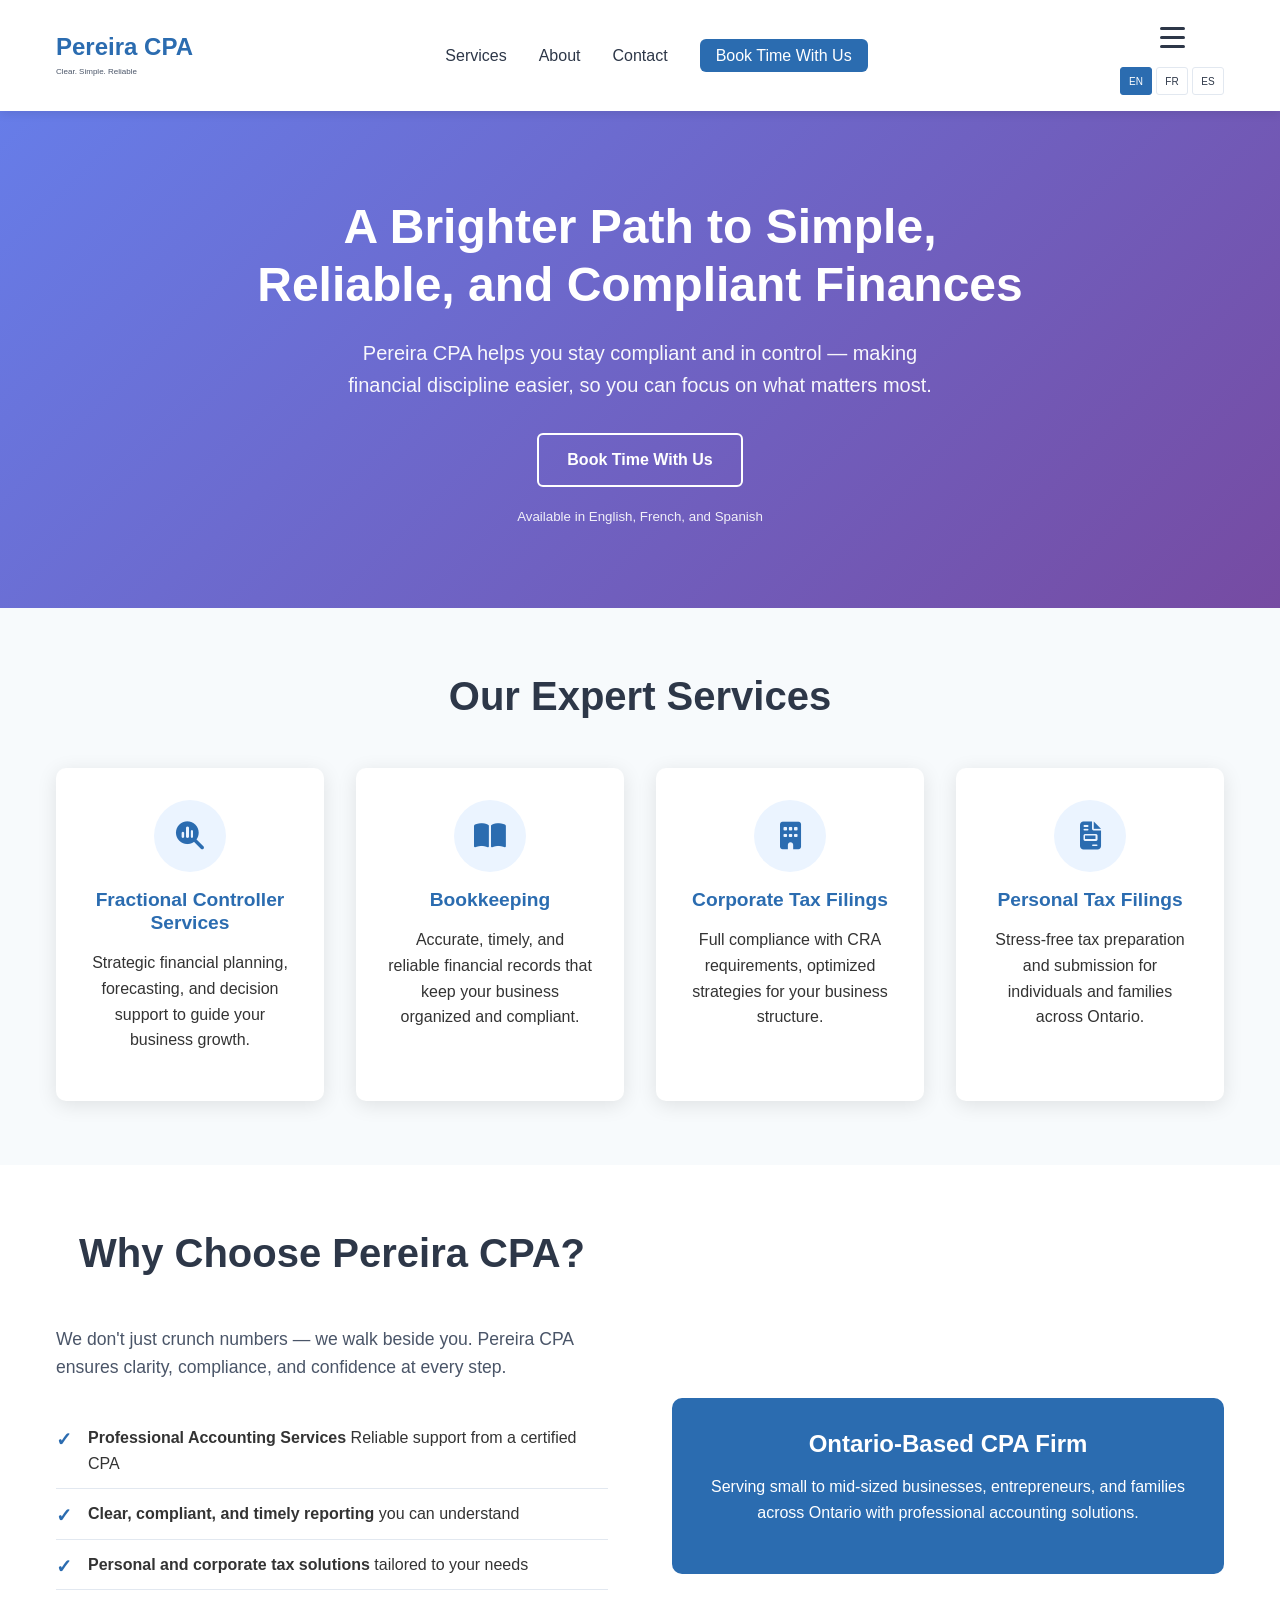
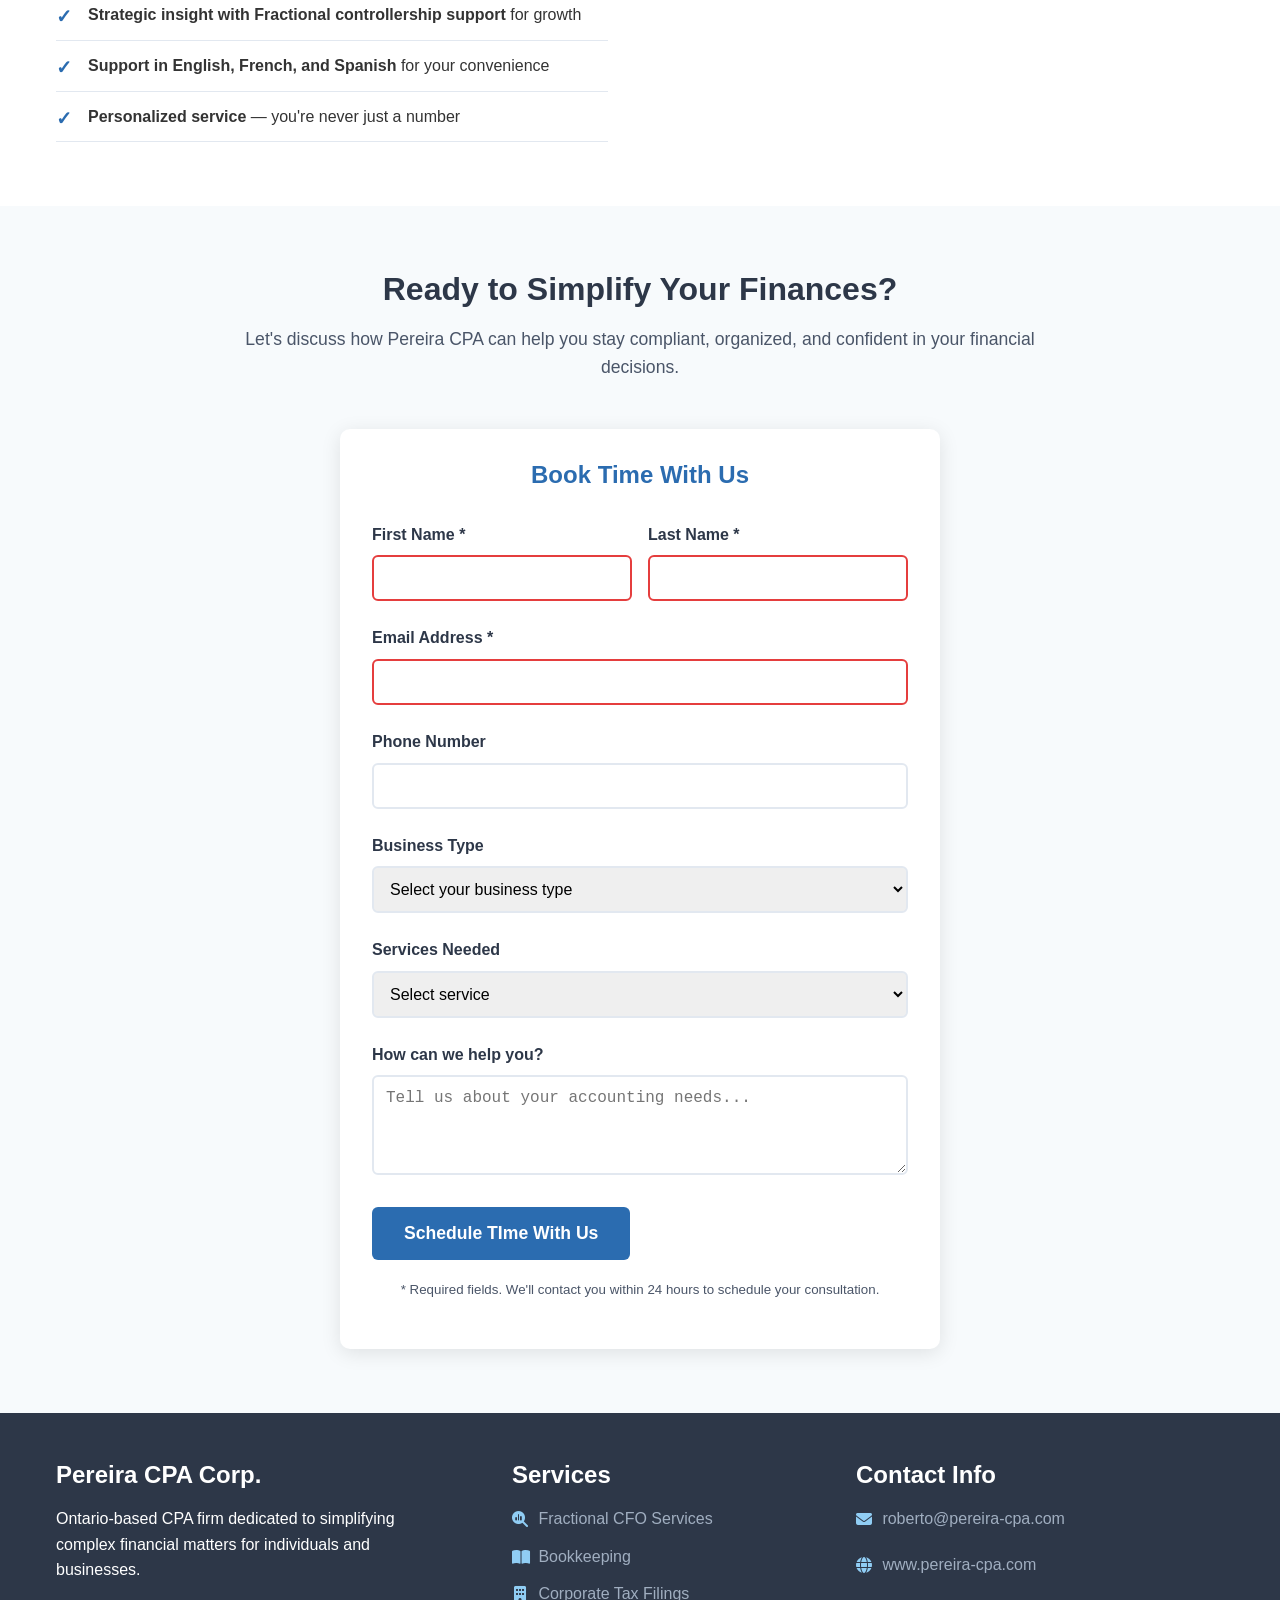
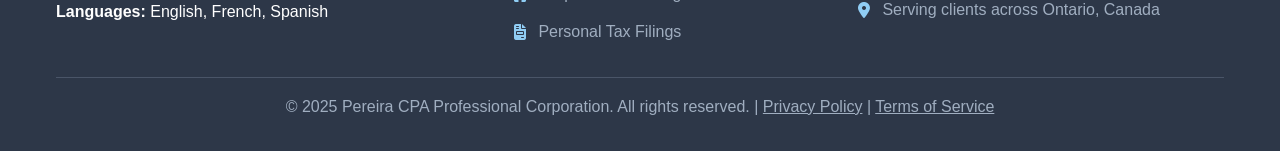
==== commit f12e64db: "adding css class 'pcpa-book-now' to the new button" ====
--- a/v2/index.html
+++ b/v2/index.html
@@ -53,7 +53,7 @@
             <h1 id="hero-heading" class="hero-title" data-translate="hero-title">A Brighter Path to Simple, Reliable, and Compliant Finances</h1>
             <p class="hero-subtitle" data-translate="hero-subtitle">Pereira CPA helps you stay compliant and in control — making financial discipline easier, so you can focus on what matters most.</p>
             <div class="hero-cta">
-              <a href="#consultation" style="display:inline-flex;align-items:center;gap:0.6rem;background:transparent;color:white;padding:0.75rem 1.75rem;border-radius:6px;font-weight:700;font-size:1rem;text-decoration:none;border:2px solid white;">
+              <a href="#consultation" class="pcpa-book-now" data-translate="hero-cta">
                 Book Time With Us
                 <i class="fa-solid fa-arrow-right"></i>
               </a>
--- a/v2/css/style.css
+++ b/v2/css/style.css
@@ -276,6 +276,20 @@
     opacity: 0.9;
 }
 
+.pcpa-book-now {
+    display: inline-flex;
+    align-items: center;
+    gap: 0.6rem;
+    background: transparent;
+    color: white;
+    padding: 0.75rem 1.75rem;
+    border-radius: 6px;
+    font-weight: 700;
+    font-size: 1rem;
+    text-decoration: none;
+    border: 2px solid white;
+}
+
 /* Services Section */
 .services {
     padding: 4rem 0;
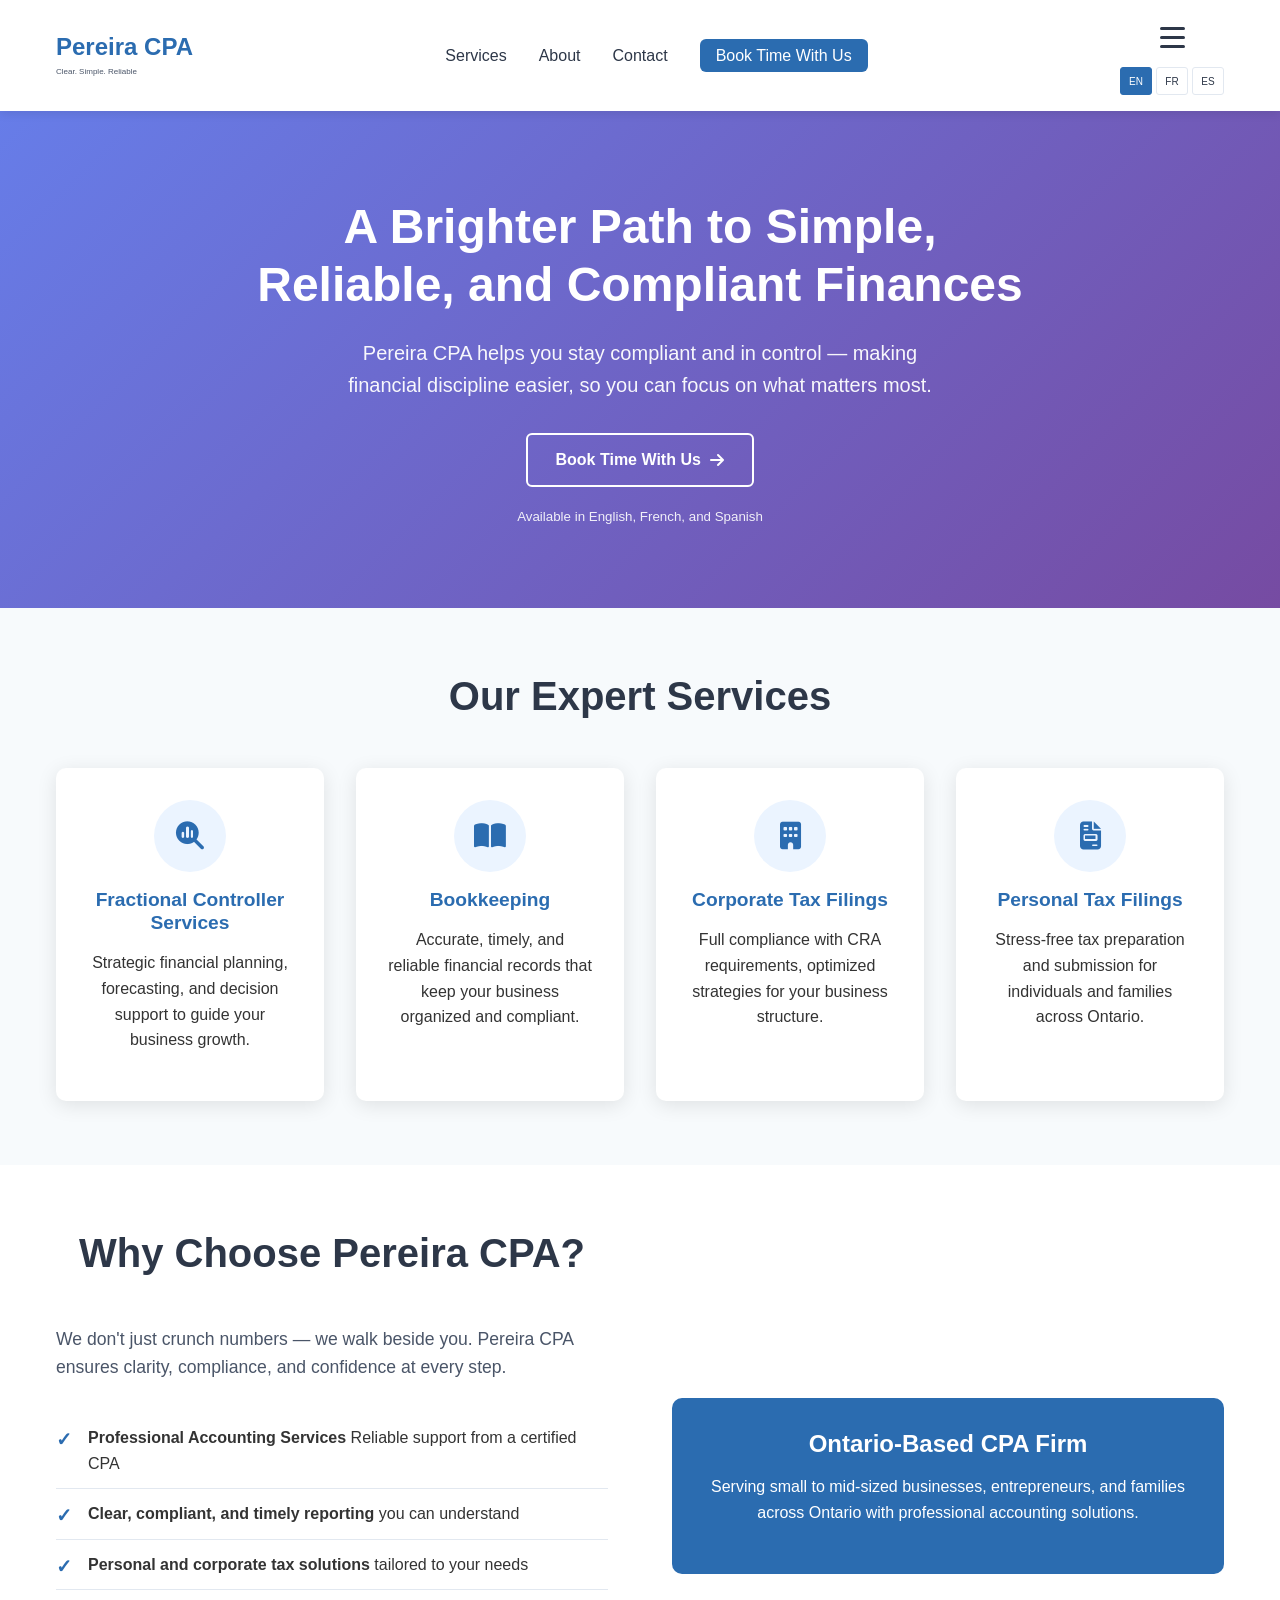
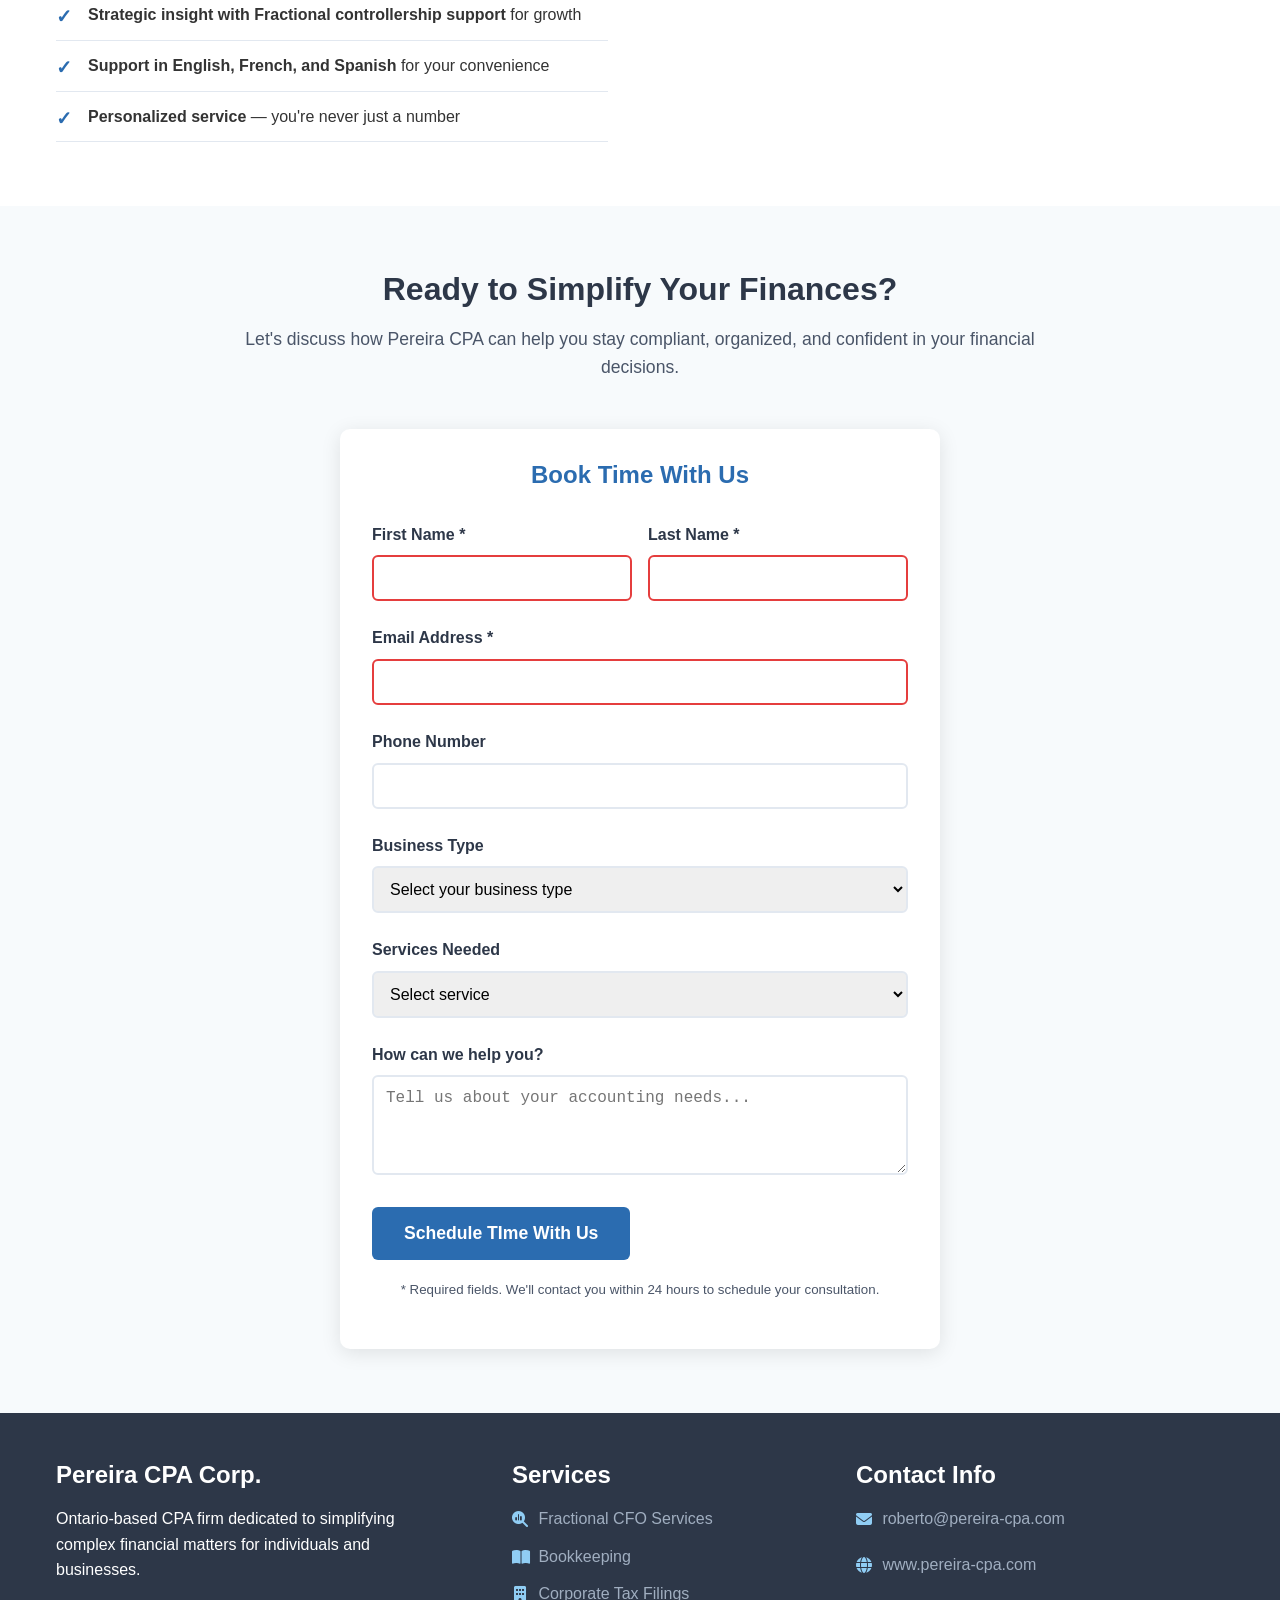
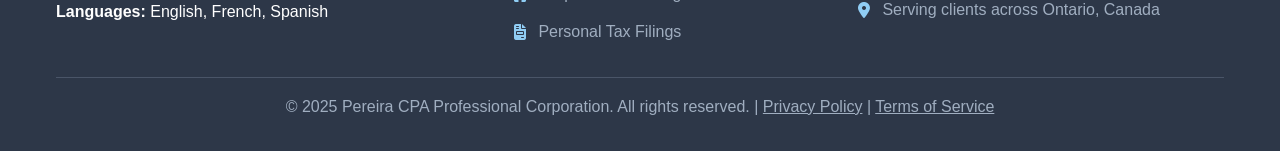
==== commit 10f71075: "remove comment" ====
--- a/v2/index.html
+++ b/v2/index.html
@@ -57,7 +57,6 @@
                 Book Time With Us
                 <i class="fa-solid fa-arrow-right"></i>
               </a>
-              <!-- <a href="#consultation" class="btn btn-primary" role="button" data-translate="hero-cta">Book Time With Us</a> -->
               <p class="hero-languages"><small data-translate="hero-languages">Available in English, French, and Spanish</small></p>
             </div>
           </div>
